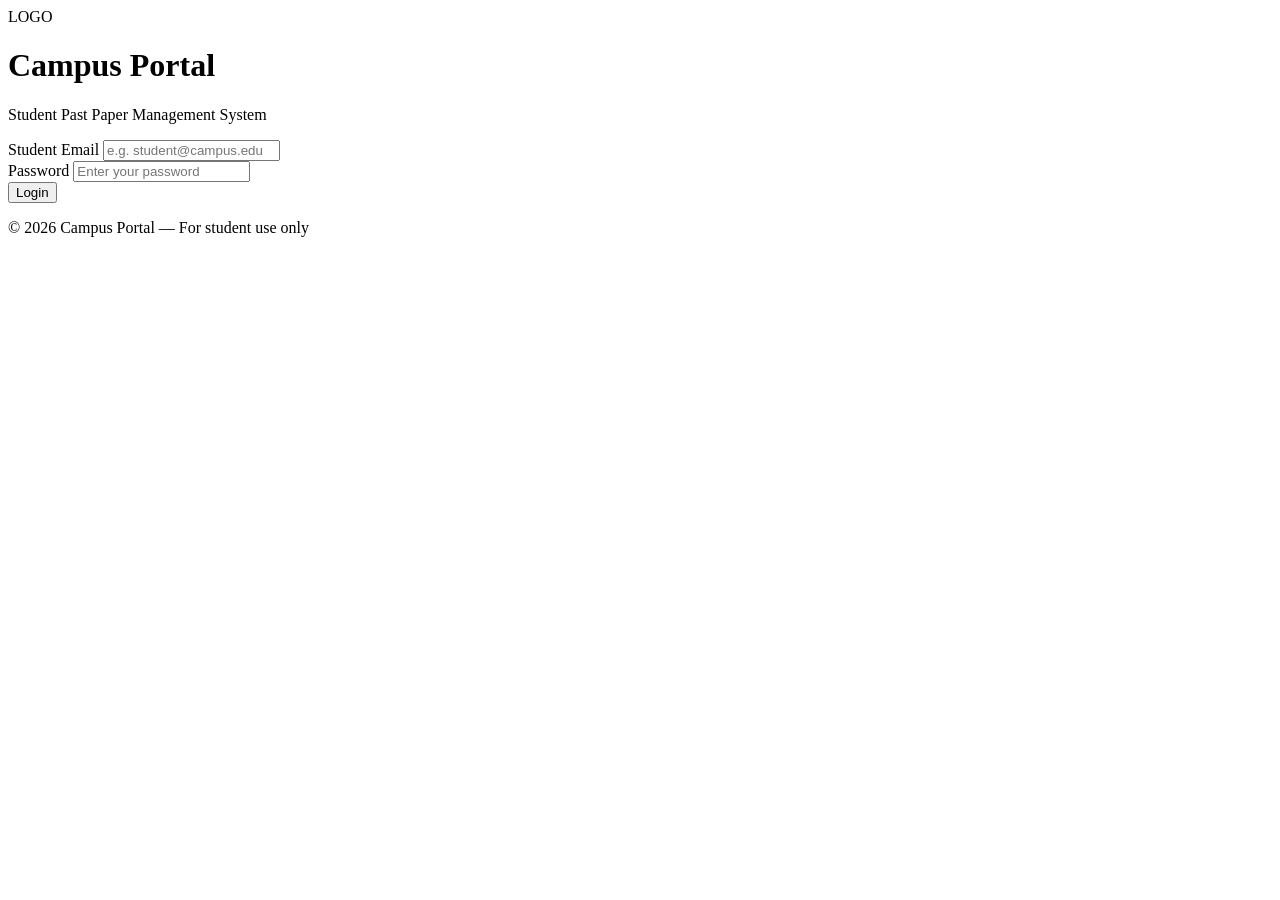
==== index.html @ c2d55d68 "crate the login page" ====
<!DOCTYPE html>
<html lang="en">
<head>
  <meta charset="UTF-8" />
  <meta name="viewport" content="width=device-width, initial-scale=1.0" />
  <title>Login | Student Past Paper Management System</title>

  <!-- Google Font: Poppins (required font for the whole project) -->
  <link rel="preconnect" href="https://fonts.googleapis.com" />
  <link href="https://fonts.googleapis.com/css2?family=Poppins:wght@400;500;600;700&display=swap" rel="stylesheet" />

  <!-- Shared stylesheet used by every page -->
  <link rel="stylesheet" href="style.css" />
</head>
<body>

  <!-- ======================================================
       LOGIN PAGE
       This is the first page a student sees.
       It contains one centered card with the login form.
  ======================================================= -->
  <div class="login-page">

    <div class="login-card">

      <!-- University logo placeholder (a simple circle with initials) -->
      <div class="logo-placeholder">LOGO</div>

      <h1>Campus Portal</h1>
      <p class="subtitle">Student Past Paper Management System</p>

      <!-- 
        The form uses action="dashboard.html" so that clicking "Login"
        simply takes the user to the dashboard page.
        No real authentication happens here since this is a static
        front-end only project with no database.
      -->
      <form action="dashboard.html" method="get">

        <!-- Student email field -->
        <div class="form-group">
          <label for="email">Student Email</label>
          <input
            type="email"
            id="email"
            name="email"
            placeholder="e.g. student@campus.edu"
            required
          />
        </div>

        <!-- Password field -->
        <div class="form-group">
          <label for="password">Password</label>
          <input
            type="password"
            id="password"
            name="password"
            placeholder="Enter your password"
            required
          />
        </div>

        <!-- Submitting the form redirects to the dashboard page -->
        <button type="submit" class="btn-primary">Login</button>
      </form>

      <p class="login-footer">© 2026 Campus Portal — For student use only</p>
    </div>

  </div>

  <script src="script.js"></script>
</body>
</html>
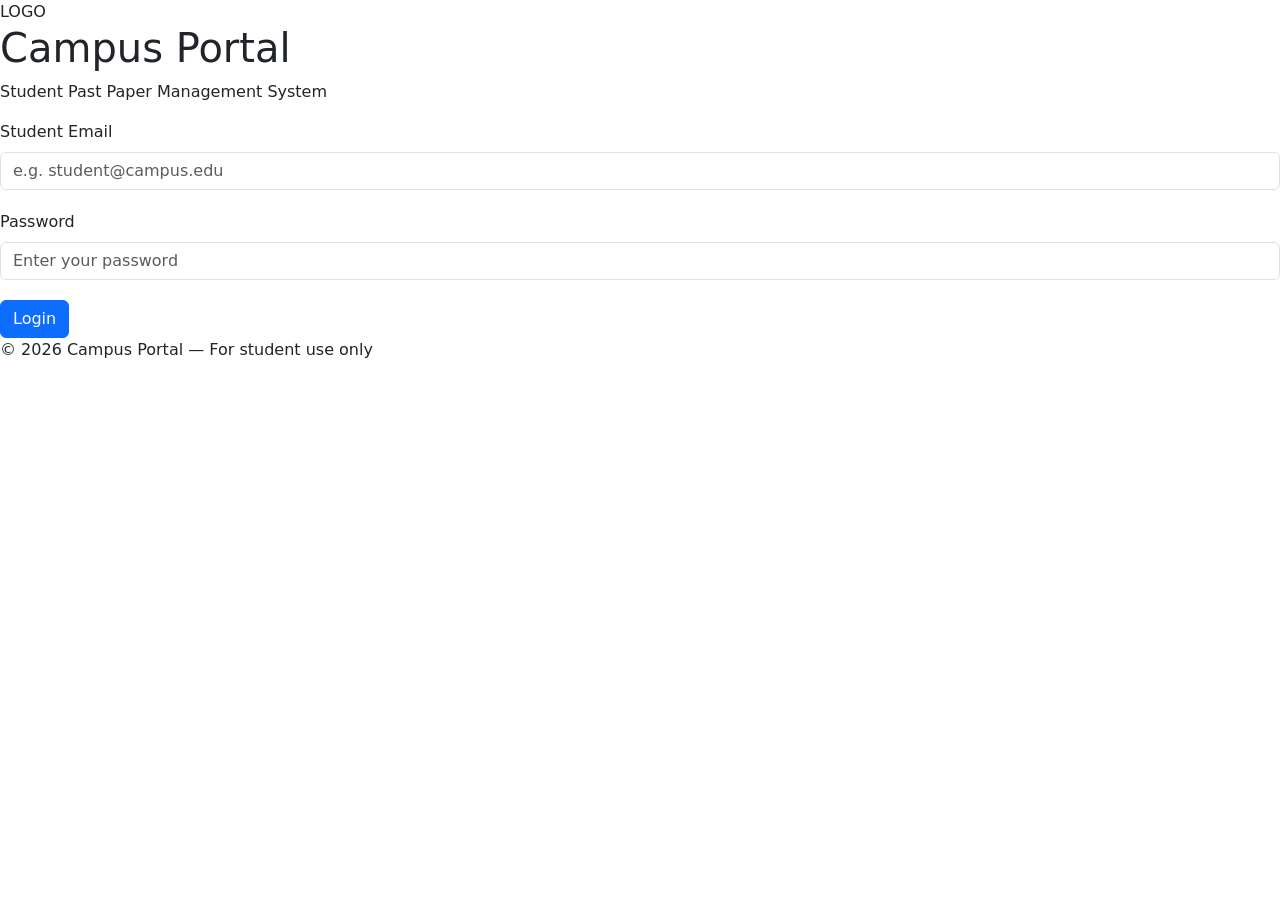
==== commit d42bea97: "integrate bootstrap for index.html" ====
--- a/index.html
+++ b/index.html
@@ -5,71 +5,66 @@
   <meta name="viewport" content="width=device-width, initial-scale=1.0" />
   <title>Login | Student Past Paper Management System</title>
 
-  <!-- Google Font: Poppins (required font for the whole project) -->
+
   <link rel="preconnect" href="https://fonts.googleapis.com" />
   <link href="https://fonts.googleapis.com/css2?family=Poppins:wght@400;500;600;700&display=swap" rel="stylesheet" />
 
-  <!-- Shared stylesheet used by every page -->
+  <link rel="stylesheet" href="https://cdn.jsdelivr.net/npm/bootstrap@5.3.3/dist/css/bootstrap.min.css" />
+
+
   <link rel="stylesheet" href="style.css" />
 </head>
 <body>
 
-  <!-- ======================================================
-       LOGIN PAGE
-       This is the first page a student sees.
-       It contains one centered card with the login form.
-  ======================================================= -->
+  
   <div class="login-page">
 
-    <div class="login-card">
+    <div class="card login-card border-0">
 
-      <!-- University logo placeholder (a simple circle with initials) -->
+  
       <div class="logo-placeholder">LOGO</div>
 
       <h1>Campus Portal</h1>
       <p class="subtitle">Student Past Paper Management System</p>
 
-      <!-- 
-        The form uses action="dashboard.html" so that clicking "Login"
-        simply takes the user to the dashboard page.
-        No real authentication happens here since this is a static
-        front-end only project with no database.
-      -->
+      
       <form action="dashboard.html" method="get">
 
-        <!-- Student email field -->
+
         <div class="form-group">
-          <label for="email">Student Email</label>
+          <label for="email" class="form-label">Student Email</label>
           <input
             type="email"
             id="email"
             name="email"
+            class="form-control"
             placeholder="e.g. student@campus.edu"
             required
           />
         </div>
 
-        <!-- Password field -->
+       
         <div class="form-group">
-          <label for="password">Password</label>
+          <label for="password" class="form-label">Password</label>
           <input
             type="password"
             id="password"
             name="password"
+            class="form-control"
             placeholder="Enter your password"
             required
           />
         </div>
 
-        <!-- Submitting the form redirects to the dashboard page -->
-        <button type="submit" class="btn-primary">Login</button>
+        <button type="submit" class="btn btn-primary">Login</button>
       </form>
-
+      
       <p class="login-footer">© 2026 Campus Portal — For student use only</p>
     </div>
 
   </div>
-
+  
+  <script src="https://cdn.jsdelivr.net/npm/bootstrap@5.3.3/dist/js/bootstrap.bundle.min.js"></script>
   <script src="script.js"></script>
 </body>
 </html>
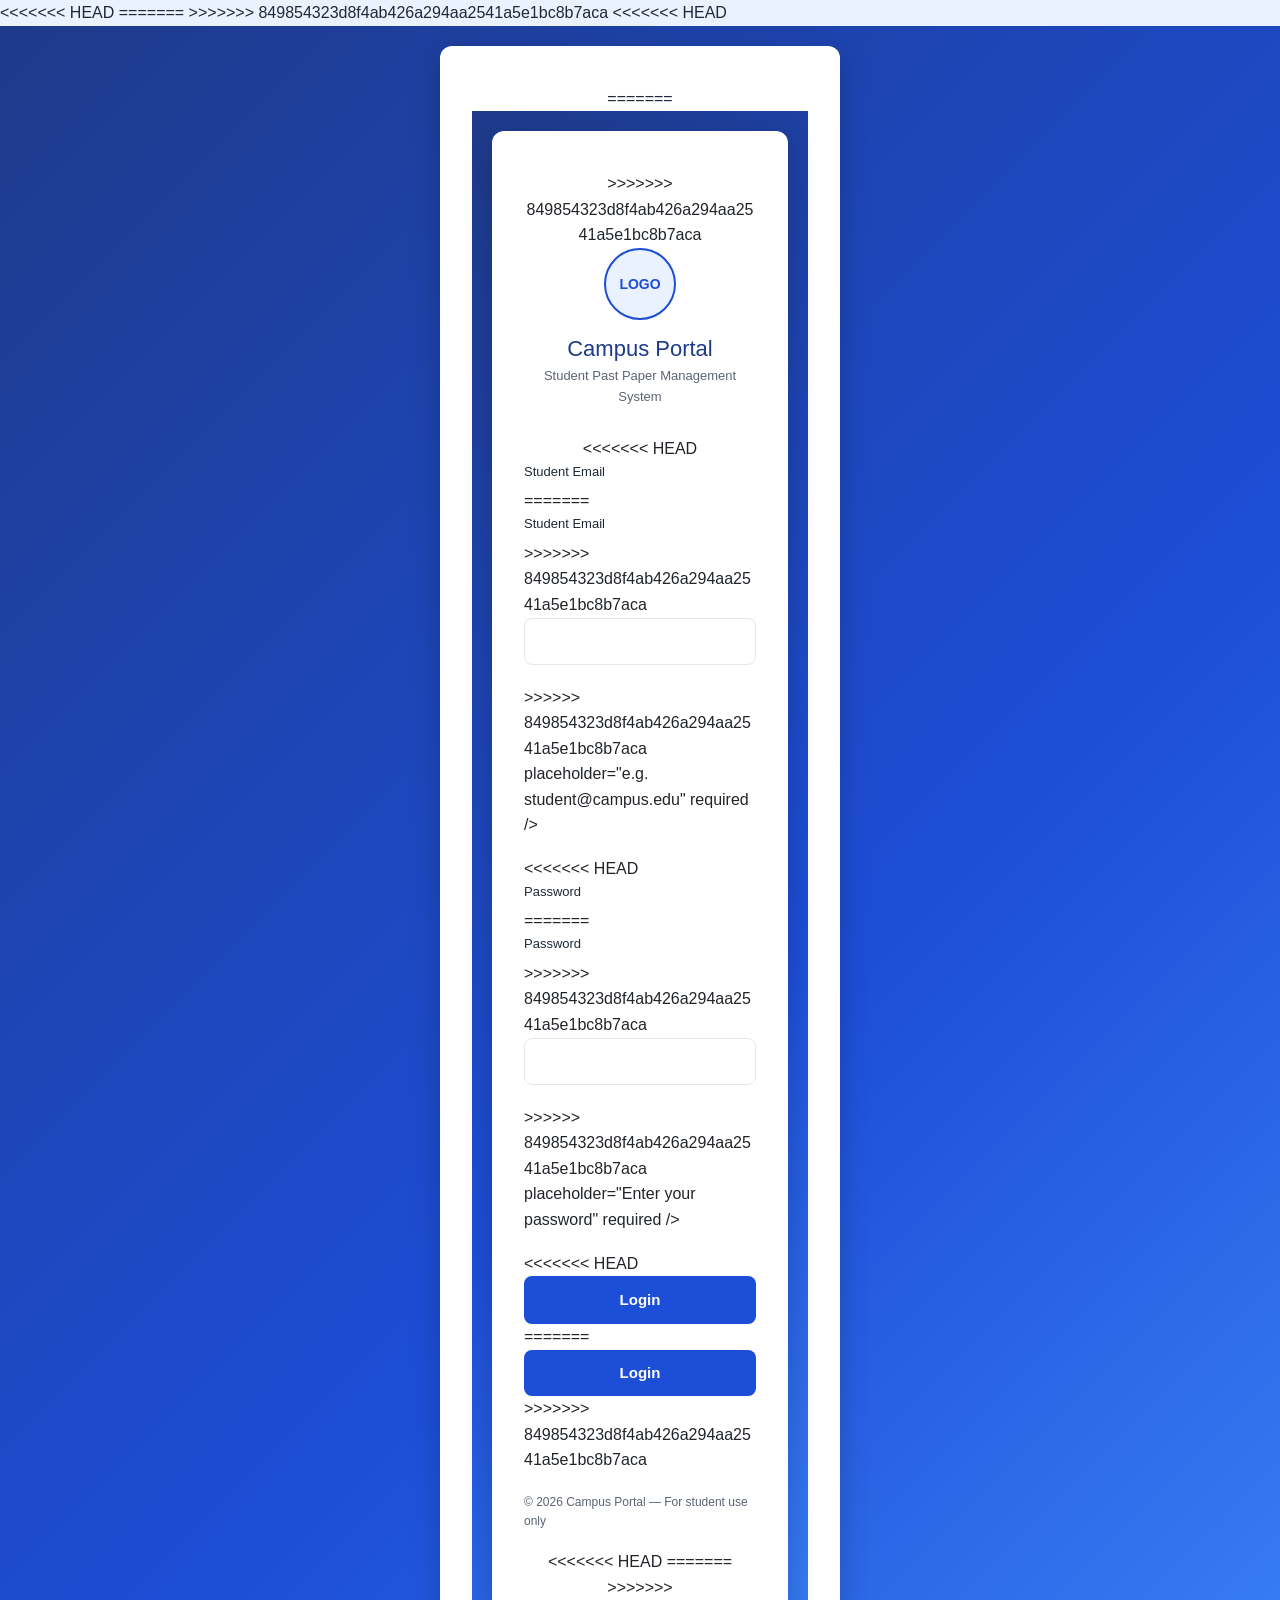
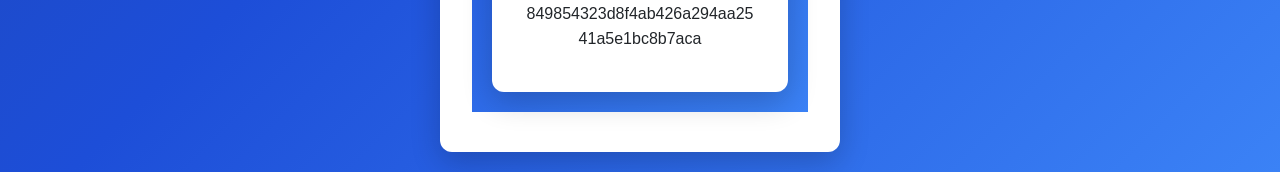
==== commit 1ed9dab4: "Merge remote and local history" ====
--- a/index.html
+++ b/index.html
@@ -5,6 +5,13 @@
   <meta name="viewport" content="width=device-width, initial-scale=1.0" />
   <title>Login | Student Past Paper Management System</title>
 
+<<<<<<< HEAD
+  <!-- Google Font: Poppins (required font for the whole project) -->
+  <link rel="preconnect" href="https://fonts.googleapis.com" />
+  <link href="https://fonts.googleapis.com/css2?family=Poppins:wght@400;500;600;700&display=swap" rel="stylesheet" />
+
+  <!-- Shared stylesheet used by every page -->
+=======
 
   <link rel="preconnect" href="https://fonts.googleapis.com" />
   <link href="https://fonts.googleapis.com/css2?family=Poppins:wght@400;500;600;700&display=swap" rel="stylesheet" />
@@ -12,59 +19,110 @@
   <link rel="stylesheet" href="https://cdn.jsdelivr.net/npm/bootstrap@5.3.3/dist/css/bootstrap.min.css" />
 
 
+>>>>>>> 849854323d8f4ab426a294aa2541a5e1bc8b7aca
   <link rel="stylesheet" href="style.css" />
 </head>
 <body>
 
+<<<<<<< HEAD
+  <!-- ======================================================
+       LOGIN PAGE
+       This is the first page a student sees.
+       It contains one centered card with the login form.
+  ======================================================= -->
+  <div class="login-page">
+
+    <div class="login-card">
+
+      <!-- University logo placeholder (a simple circle with initials) -->
+=======
   
   <div class="login-page">
 
     <div class="card login-card border-0">
 
   
+>>>>>>> 849854323d8f4ab426a294aa2541a5e1bc8b7aca
       <div class="logo-placeholder">LOGO</div>
 
       <h1>Campus Portal</h1>
       <p class="subtitle">Student Past Paper Management System</p>
 
+<<<<<<< HEAD
+      <!-- 
+        The form uses action="dashboard.html" so that clicking "Login"
+        simply takes the user to the dashboard page.
+        No real authentication happens here since this is a static
+        front-end only project with no database.
+      -->
+      <form action="dashboard.html" method="get">
+
+        <!-- Student email field -->
+        <div class="form-group">
+          <label for="email">Student Email</label>
+=======
       
       <form action="dashboard.html" method="get">
 
 
         <div class="form-group">
           <label for="email" class="form-label">Student Email</label>
+>>>>>>> 849854323d8f4ab426a294aa2541a5e1bc8b7aca
           <input
             type="email"
             id="email"
             name="email"
+<<<<<<< HEAD
+=======
             class="form-control"
+>>>>>>> 849854323d8f4ab426a294aa2541a5e1bc8b7aca
             placeholder="e.g. student@campus.edu"
             required
           />
         </div>
 
+<<<<<<< HEAD
+        <!-- Password field -->
+        <div class="form-group">
+          <label for="password">Password</label>
+=======
        
         <div class="form-group">
           <label for="password" class="form-label">Password</label>
+>>>>>>> 849854323d8f4ab426a294aa2541a5e1bc8b7aca
           <input
             type="password"
             id="password"
             name="password"
+<<<<<<< HEAD
+=======
             class="form-control"
+>>>>>>> 849854323d8f4ab426a294aa2541a5e1bc8b7aca
             placeholder="Enter your password"
             required
           />
         </div>
 
+<<<<<<< HEAD
+        <!-- Submitting the form redirects to the dashboard page -->
+        <button type="submit" class="btn-primary">Login</button>
+      </form>
+
+=======
         <button type="submit" class="btn btn-primary">Login</button>
       </form>
       
+>>>>>>> 849854323d8f4ab426a294aa2541a5e1bc8b7aca
       <p class="login-footer">© 2026 Campus Portal — For student use only</p>
     </div>
 
   </div>
+<<<<<<< HEAD
+
+=======
   
   <script src="https://cdn.jsdelivr.net/npm/bootstrap@5.3.3/dist/js/bootstrap.bundle.min.js"></script>
+>>>>>>> 849854323d8f4ab426a294aa2541a5e1bc8b7aca
   <script src="script.js"></script>
 </body>
 </html>
--- a/style.css
+++ b/style.css
@@ -0,0 +1,543 @@
+
+* {
+  margin: 0;
+  padding: 0;
+  box-sizing: border-box; 
+}
+
+
+:root {
+  --primary-blue: #1d4ed8;      
+  --primary-blue-dark: #1e3a8a; 
+  --light-blue: #eaf1ff;        
+  --accent-blue: #3b82f6;       
+  --white: #ffffff;
+  --gray-text: #5b6472;
+  --dark-text: #1f2937;
+  --border-color: #e2e8f0;
+  --success-green: #16a34a;
+  --success-bg: #e9f9ef;
+  --shadow: 0 4px 16px rgba(29, 78, 216, 0.08);
+  --radius: 12px;
+}
+
+
+body {
+  font-family: 'Poppins', sans-serif;
+  background-color: var(--light-blue);
+  color: var(--dark-text);
+  line-height: 1.6;
+}
+
+a {
+  text-decoration: none;
+  color: inherit;
+}
+
+ul {
+  list-style: none;
+}
+
+img {
+  max-width: 100%;
+  display: block;
+}
+
+
+
+
+
+
+.login-page {
+  min-height: 100vh;
+  display: flex;
+  align-items: center;
+  justify-content: center;
+  background: linear-gradient(135deg, var(--primary-blue-dark), var(--primary-blue) 60%, var(--accent-blue));
+  padding: 20px;
+}
+
+
+.login-card {
+  background: var(--white);
+  width: 100%;
+  max-width: 400px;
+  padding: 40px 32px;
+  border-radius: var(--radius);
+  box-shadow: 0 10px 30px rgba(0, 0, 0, 0.2);
+  text-align: center;
+}
+
+.logo-placeholder {
+  width: 72px;
+  height: 72px;
+  border-radius: 50%;
+  background: var(--light-blue);
+  border: 2px solid var(--primary-blue);
+  color: var(--primary-blue);
+  font-weight: 600;
+  font-size: 14px;
+  display: flex;
+  align-items: center;
+  justify-content: center;
+  margin: 0 auto 16px auto;
+}
+
+.login-card h1 {
+  font-size: 22px;
+  color: var(--primary-blue-dark);
+  margin-bottom: 4px;
+}
+
+.login-card p.subtitle {
+  font-size: 13px;
+  color: var(--gray-text);
+  margin-bottom: 28px;
+}
+
+
+.form-group {
+  text-align: left;
+  margin-bottom: 18px;
+}
+
+.form-group label {
+  display: block;
+  font-size: 13px;
+  font-weight: 500;
+  margin-bottom: 6px;
+  color: var(--dark-text);
+}
+
+.form-group input {
+  width: 100%;
+  padding: 12px 14px;
+  border: 1px solid var(--border-color);
+  border-radius: 8px;
+  font-family: 'Poppins', sans-serif;
+  font-size: 14px;
+  outline: none;
+  transition: border-color 0.2s ease, box-shadow 0.2s ease;
+}
+
+.form-group input:focus {
+  border-color: var(--primary-blue);
+  box-shadow: 0 0 0 3px rgba(29, 78, 216, 0.15);
+}
+
+/* Reusable button style used across all pages */
+.btn-primary {
+  width: 100%;
+  padding: 12px;
+  background: var(--primary-blue);
+  color: var(--white);
+  border: none;
+  border-radius: 8px;
+  font-family: 'Poppins', sans-serif;
+  font-size: 15px;
+  font-weight: 600;
+  cursor: pointer;
+  transition: background 0.2s ease, transform 0.1s ease;
+}
+
+.btn-primary:hover {
+  background: var(--primary-blue-dark);
+}
+
+.btn-primary:active {
+  transform: scale(0.98);
+}
+
+.login-footer {
+  margin-top: 20px;
+  font-size: 12px;
+  color: var(--gray-text);
+}
+
+.app-layout {
+  display: flex;
+  min-height: 100vh;
+}
+.sidebar {
+  width: 240px;
+  background: var(--primary-blue-dark);
+  color: var(--white);
+  padding: 24px 18px;
+  flex-shrink: 0;
+  display: flex;
+  flex-direction: column;
+}
+
+.sidebar .brand {
+  display: flex;
+  align-items: center;
+  gap: 10px;
+  margin-bottom: 36px;
+}
+
+.sidebar .brand .logo-placeholder {
+  width: 40px;
+  height: 40px;
+  margin: 0;
+  background: rgba(255, 255, 255, 0.1);
+  border-color: var(--white);
+  color: var(--white);
+  font-size: 11px;
+}
+
+.sidebar .brand span {
+  font-size: 15px;
+  font-weight: 600;
+  line-height: 1.2;
+}
+
+.sidebar nav ul li {
+  margin-bottom: 6px;
+}
+
+.sidebar nav ul li a {
+  display: flex;
+  align-items: center;
+  gap: 10px;
+  padding: 11px 14px;
+  border-radius: 8px;
+  font-size: 14px;
+  color: rgba(255, 255, 255, 0.8);
+  transition: background 0.2s ease, color 0.2s ease;
+}
+
+.sidebar nav ul li a:hover,
+.sidebar nav ul li a.active {
+  background: rgba(255, 255, 255, 0.12);
+  color: var(--white);
+}
+
+.sidebar .logout {
+  margin-top: auto;
+  padding-top: 20px;
+  border-top: 1px solid rgba(255, 255, 255, 0.15);
+}
+
+.sidebar .logout a {
+  display: block;
+  padding: 11px 14px;
+  font-size: 14px;
+  color: rgba(255, 255, 255, 0.8);
+  border-radius: 8px;
+}
+
+.sidebar .logout a:hover {
+  background: rgba(255, 255, 255, 0.12);
+  color: var(--white);
+}
+
+
+.main-content {
+  flex-grow: 1;
+  padding: 32px 40px;
+}
+
+.topbar {
+  display: flex;
+  justify-content: space-between;
+  align-items: center;
+  margin-bottom: 28px;
+  flex-wrap: wrap;
+  gap: 12px;
+}
+
+.topbar h1 {
+  font-size: 22px;
+  color: var(--primary-blue-dark);
+}
+
+.topbar .user-chip {
+  display: flex;
+  align-items: center;
+  gap: 10px;
+  background: var(--white);
+  padding: 8px 14px;
+  border-radius: 30px;
+  box-shadow: var(--shadow);
+  font-size: 13px;
+}
+
+.topbar .user-chip .avatar {
+  width: 30px;
+  height: 30px;
+  border-radius: 50%;
+  background: var(--primary-blue);
+  color: var(--white);
+  display: flex;
+  align-items: center;
+  justify-content: center;
+  font-size: 12px;
+  font-weight: 600;
+}
+
+.welcome-banner {
+  background: linear-gradient(135deg, var(--primary-blue), var(--accent-blue));
+  color: var(--white);
+  padding: 28px 30px;
+  border-radius: var(--radius);
+  margin-bottom: 28px;
+}
+
+.welcome-banner h2 {
+  font-size: 20px;
+  margin-bottom: 6px;
+}
+
+.welcome-banner p {
+  font-size: 13px;
+  opacity: 0.9;
+}
+.stats-grid {
+  display: grid;
+  grid-template-columns: repeat(auto-fit, minmax(200px, 1fr));
+  gap: 20px;
+  margin-bottom: 32px;
+}
+
+.stat-card {
+  background: var(--white);
+  padding: 20px;
+  border-radius: var(--radius);
+  box-shadow: var(--shadow);
+  border-left: 4px solid var(--primary-blue);
+}
+
+.stat-card .stat-number {
+  font-size: 26px;
+  font-weight: 700;
+  color: var(--primary-blue-dark);
+}
+
+.stat-card .stat-label {
+  font-size: 13px;
+  color: var(--gray-text);
+  margin-top: 4px;
+}
+
+.quick-actions {
+  display: flex;
+  gap: 16px;
+  flex-wrap: wrap;
+}
+
+.action-card {
+  flex: 1;
+  min-width: 220px;
+  background: var(--white);
+  padding: 24px;
+  border-radius: var(--radius);
+  box-shadow: var(--shadow);
+  text-align: center;
+}
+
+.action-card h3 {
+  font-size: 16px;
+  margin-bottom: 6px;
+  color: var(--dark-text);
+}
+
+.action-card p {
+  font-size: 13px;
+  color: var(--gray-text);
+  margin-bottom: 16px;
+}
+
+.action-card .btn-primary {
+  width: auto;
+  padding: 10px 24px;
+}
+.search-bar {
+  display: flex;
+  gap: 10px;
+  margin-bottom: 24px;
+}
+
+.search-bar input {
+  flex-grow: 1;
+  padding: 12px 16px;
+  border: 1px solid var(--border-color);
+  border-radius: 8px;
+  font-family: 'Poppins', sans-serif;
+  font-size: 14px;
+  outline: none;
+  background: var(--white);
+}
+
+.search-bar input:focus {
+  border-color: var(--primary-blue);
+  box-shadow: 0 0 0 3px rgba(29, 78, 216, 0.15);
+}
+
+.search-bar button {
+  padding: 12px 22px;
+  background: var(--primary-blue);
+  color: var(--white);
+  border: none;
+  border-radius: 8px;
+  font-family: 'Poppins', sans-serif;
+  font-size: 14px;
+  font-weight: 600;
+  cursor: pointer;
+}
+
+.search-bar button:hover {
+  background: var(--primary-blue-dark);
+}
+
+.papers-grid {
+  display: grid;
+  grid-template-columns: repeat(auto-fill, minmax(240px, 1fr));
+  gap: 20px;
+}
+
+.paper-card {
+  background: var(--white);
+  padding: 20px;
+  border-radius: var(--radius);
+  box-shadow: var(--shadow);
+  display: flex;
+  flex-direction: column;
+  gap: 10px;
+  transition: transform 0.2s ease;
+}
+
+.paper-card:hover {
+  transform: translateY(-4px);
+}
+
+.paper-card .subject-icon {
+  width: 42px;
+  height: 42px;
+  border-radius: 10px;
+  background: var(--light-blue);
+  color: var(--primary-blue);
+  display: flex;
+  align-items: center;
+  justify-content: center;
+  font-weight: 700;
+  font-size: 15px;
+}
+
+.paper-card h3 {
+  font-size: 16px;
+  color: var(--dark-text);
+}
+
+.paper-card .paper-year {
+  font-size: 13px;
+  color: var(--gray-text);
+}
+
+.paper-card .download-btn {
+  margin-top: auto;
+  text-align: center;
+  padding: 9px;
+  background: var(--light-blue);
+  color: var(--primary-blue-dark);
+  border-radius: 8px;
+  font-size: 13px;
+  font-weight: 600;
+  border: none;
+  cursor: pointer;
+  font-family: 'Poppins', sans-serif;
+}
+
+.paper-card .download-btn:hover {
+  background: var(--primary-blue);
+  color: var(--white);
+}
+
+
+.no-results {
+  text-align: center;
+  padding: 40px;
+  color: var(--gray-text);
+  display: none; 
+}
+
+.upload-card {
+  background: var(--white);
+  max-width: 560px;
+  padding: 30px;
+  border-radius: var(--radius);
+  box-shadow: var(--shadow);
+}
+
+.upload-card .form-group input[type="file"] {
+  padding: 10px;
+  background: var(--light-blue);
+  cursor: pointer;
+}
+
+
+.success-message {
+  display: none;
+  align-items: center;
+  gap: 10px;
+  background: var(--success-bg);
+  color: var(--success-green);
+  border: 1px solid var(--success-green);
+  padding: 12px 16px;
+  border-radius: 8px;
+  font-size: 14px;
+  margin-top: 18px;
+}
+
+
+@media (max-width: 768px) {
+  .app-layout {
+    flex-direction: column;
+  }
+
+  .sidebar {
+    width: 100%;
+    flex-direction: row;
+    align-items: center;
+    padding: 14px 18px;
+    overflow-x: auto;
+  }
+
+  .sidebar .brand {
+    margin-bottom: 0;
+    margin-right: 20px;
+  }
+
+  .sidebar nav ul {
+    display: flex;
+    gap: 6px;
+  }
+
+  .sidebar .logout {
+    margin-top: 0;
+    margin-left: auto;
+    padding-top: 0;
+    border-top: none;
+  }
+
+  .main-content {
+    padding: 24px 20px;
+  }
+
+  .quick-actions {
+    flex-direction: column;
+  }
+}
+
+@media (max-width: 480px) {
+  .login-card {
+    padding: 30px 22px;
+  }
+
+  .search-bar {
+    flex-direction: column;
+  }
+
+  .papers-grid {
+    grid-template-columns: 1fr;
+  }
+}
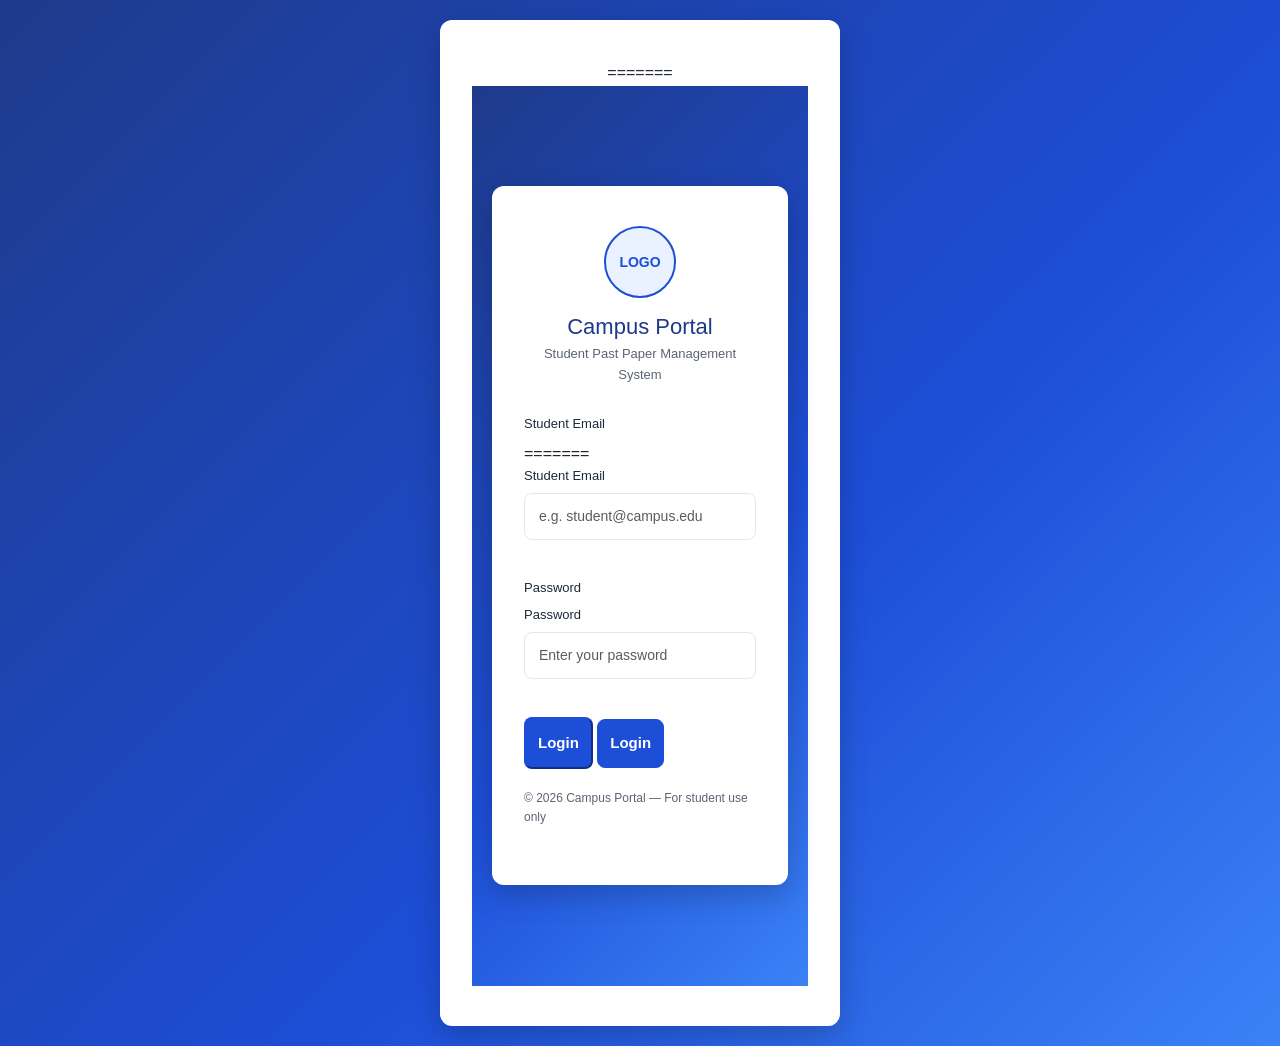
==== commit 6d589999: "remove head caption" ====
--- a/index.html
+++ b/index.html
@@ -5,13 +5,11 @@
   <meta name="viewport" content="width=device-width, initial-scale=1.0" />
   <title>Login | Student Past Paper Management System</title>
 
-<<<<<<< HEAD
-  <!-- Google Font: Poppins (required font for the whole project) -->
+  
   <link rel="preconnect" href="https://fonts.googleapis.com" />
   <link href="https://fonts.googleapis.com/css2?family=Poppins:wght@400;500;600;700&display=swap" rel="stylesheet" />
 
-  <!-- Shared stylesheet used by every page -->
-=======
+
 
   <link rel="preconnect" href="https://fonts.googleapis.com" />
   <link href="https://fonts.googleapis.com/css2?family=Poppins:wght@400;500;600;700&display=swap" rel="stylesheet" />
@@ -19,42 +17,32 @@
   <link rel="stylesheet" href="https://cdn.jsdelivr.net/npm/bootstrap@5.3.3/dist/css/bootstrap.min.css" />
 
 
->>>>>>> 849854323d8f4ab426a294aa2541a5e1bc8b7aca
+
   <link rel="stylesheet" href="style.css" />
 </head>
 <body>
 
-<<<<<<< HEAD
-  <!-- ======================================================
-       LOGIN PAGE
-       This is the first page a student sees.
-       It contains one centered card with the login form.
-  ======================================================= -->
+
+
   <div class="login-page">
 
     <div class="login-card">
 
-      <!-- University logo placeholder (a simple circle with initials) -->
+  
 =======
   
   <div class="login-page">
 
     <div class="card login-card border-0">
 
-  
->>>>>>> 849854323d8f4ab426a294aa2541a5e1bc8b7aca
+
       <div class="logo-placeholder">LOGO</div>
 
       <h1>Campus Portal</h1>
       <p class="subtitle">Student Past Paper Management System</p>
 
-<<<<<<< HEAD
-      <!-- 
-        The form uses action="dashboard.html" so that clicking "Login"
-        simply takes the user to the dashboard page.
-        No real authentication happens here since this is a static
-        front-end only project with no database.
-      -->
+
+    
       <form action="dashboard.html" method="get">
 
         <!-- Student email field -->
@@ -67,62 +55,60 @@
 
         <div class="form-group">
           <label for="email" class="form-label">Student Email</label>
->>>>>>> 849854323d8f4ab426a294aa2541a5e1bc8b7aca
+
           <input
             type="email"
             id="email"
             name="email"
-<<<<<<< HEAD
-=======
+
+
             class="form-control"
->>>>>>> 849854323d8f4ab426a294aa2541a5e1bc8b7aca
+
             placeholder="e.g. student@campus.edu"
             required
           />
         </div>
 
-<<<<<<< HEAD
+
         <!-- Password field -->
         <div class="form-group">
           <label for="password">Password</label>
-=======
        
         <div class="form-group">
           <label for="password" class="form-label">Password</label>
->>>>>>> 849854323d8f4ab426a294aa2541a5e1bc8b7aca
+
           <input
             type="password"
             id="password"
             name="password"
-<<<<<<< HEAD
-=======
+
             class="form-control"
->>>>>>> 849854323d8f4ab426a294aa2541a5e1bc8b7aca
+
             placeholder="Enter your password"
             required
           />
         </div>
 
-<<<<<<< HEAD
-        <!-- Submitting the form redirects to the dashboard page -->
+
+        
         <button type="submit" class="btn-primary">Login</button>
       </form>
 
-=======
+
         <button type="submit" class="btn btn-primary">Login</button>
       </form>
       
->>>>>>> 849854323d8f4ab426a294aa2541a5e1bc8b7aca
+
       <p class="login-footer">© 2026 Campus Portal — For student use only</p>
     </div>
 
   </div>
-<<<<<<< HEAD
 
-=======
+
+
   
   <script src="https://cdn.jsdelivr.net/npm/bootstrap@5.3.3/dist/js/bootstrap.bundle.min.js"></script>
->>>>>>> 849854323d8f4ab426a294aa2541a5e1bc8b7aca
+
   <script src="script.js"></script>
 </body>
 </html>
--- a/style.css
+++ b/style.css
@@ -2,15 +2,15 @@
 * {
   margin: 0;
   padding: 0;
-  box-sizing: border-box; 
+  box-sizing: border-box;
 }
 
 
 :root {
-  --primary-blue: #1d4ed8;      
-  --primary-blue-dark: #1e3a8a; 
-  --light-blue: #eaf1ff;        
-  --accent-blue: #3b82f6;       
+  --primary-blue: #1d4ed8;      /* main brand blue */
+  --primary-blue-dark: #1e3a8a; /* darker blue for hover / sidebar */
+  --light-blue: #eaf1ff;        /* pale blue backgrounds */
+  --accent-blue: #3b82f6;       /* buttons / links */
   --white: #ffffff;
   --gray-text: #5b6472;
   --dark-text: #1f2937;
@@ -34,10 +34,6 @@
   color: inherit;
 }
 
-ul {
-  list-style: none;
-}
-
 img {
   max-width: 100%;
   display: block;
@@ -45,9 +41,6 @@
 
 
 
-
-
-
 .login-page {
   min-height: 100vh;
   display: flex;
@@ -56,7 +49,6 @@
   background: linear-gradient(135deg, var(--primary-blue-dark), var(--primary-blue) 60%, var(--accent-blue));
   padding: 20px;
 }
-
 
 .login-card {
   background: var(--white);
@@ -95,6 +87,11 @@
   margin-bottom: 28px;
 }
 
+.login-card .login-footer {
+  margin-top: 20px;
+  font-size: 12px;
+  color: var(--gray-text);
+}
 
 .form-group {
   text-align: left;
@@ -109,7 +106,8 @@
   color: var(--dark-text);
 }
 
-.form-group input {
+.form-group input,
+.form-control {
   width: 100%;
   padding: 12px 14px;
   border: 1px solid var(--border-color);
@@ -120,18 +118,17 @@
   transition: border-color 0.2s ease, box-shadow 0.2s ease;
 }
 
-.form-group input:focus {
+.form-group input:focus,
+.form-control:focus {
   border-color: var(--primary-blue);
   box-shadow: 0 0 0 3px rgba(29, 78, 216, 0.15);
 }
 
-/* Reusable button style used across all pages */
 .btn-primary {
-  width: 100%;
   padding: 12px;
   background: var(--primary-blue);
-  color: var(--white);
-  border: none;
+  border-color: var(--primary-blue);
+  color: var(--white);
   border-radius: 8px;
   font-family: 'Poppins', sans-serif;
   font-size: 15px;
@@ -142,40 +139,38 @@
 
 .btn-primary:hover {
   background: var(--primary-blue-dark);
+  border-color: var(--primary-blue-dark);
 }
 
 .btn-primary:active {
   transform: scale(0.98);
 }
 
-.login-footer {
-  margin-top: 20px;
-  font-size: 12px;
-  color: var(--gray-text);
-}
+form > .btn-primary {
+  width: 100%;
+}
+
 
 .app-layout {
   display: flex;
   min-height: 100vh;
 }
+
 .sidebar {
   width: 240px;
   background: var(--primary-blue-dark);
-  color: var(--white);
   padding: 24px 18px;
   flex-shrink: 0;
-  display: flex;
-  flex-direction: column;
-}
-
-.sidebar .brand {
-  display: flex;
-  align-items: center;
-  gap: 10px;
+  align-items: stretch;
+}
+
+.sidebar .navbar-brand {
+  display: flex;
+  color: var(--white);
   margin-bottom: 36px;
 }
 
-.sidebar .brand .logo-placeholder {
+.logo-placeholder-nav {
   width: 40px;
   height: 40px;
   margin: 0;
@@ -185,17 +180,17 @@
   font-size: 11px;
 }
 
-.sidebar .brand span {
+.sidebar .navbar-brand span:last-child {
   font-size: 15px;
   font-weight: 600;
   line-height: 1.2;
 }
 
-.sidebar nav ul li {
+.sidebar .navbar-nav .nav-item {
   margin-bottom: 6px;
 }
 
-.sidebar nav ul li a {
+.sidebar .navbar-nav .nav-link {
   display: flex;
   align-items: center;
   gap: 10px;
@@ -206,19 +201,20 @@
   transition: background 0.2s ease, color 0.2s ease;
 }
 
-.sidebar nav ul li a:hover,
-.sidebar nav ul li a.active {
+.sidebar .navbar-nav .nav-link:hover,
+.sidebar .navbar-nav .nav-link.active {
   background: rgba(255, 255, 255, 0.12);
   color: var(--white);
 }
 
-.sidebar .logout {
+.sidebar-logout {
   margin-top: auto;
   padding-top: 20px;
   border-top: 1px solid rgba(255, 255, 255, 0.15);
-}
-
-.sidebar .logout a {
+  width: 100%;
+}
+
+.sidebar-logout .nav-link {
   display: block;
   padding: 11px 14px;
   font-size: 14px;
@@ -226,12 +222,12 @@
   border-radius: 8px;
 }
 
-.sidebar .logout a:hover {
+.sidebar-logout .nav-link:hover {
   background: rgba(255, 255, 255, 0.12);
   color: var(--white);
 }
 
-
+/* ---- Main content area ---- */
 .main-content {
   flex-grow: 1;
   padding: 32px 40px;
@@ -275,12 +271,14 @@
   font-weight: 600;
 }
 
+
+
 .welcome-banner {
   background: linear-gradient(135deg, var(--primary-blue), var(--accent-blue));
   color: var(--white);
   padding: 28px 30px;
   border-radius: var(--radius);
-  margin-bottom: 28px;
+  margin-bottom: 24px;
 }
 
 .welcome-banner h2 {
@@ -292,11 +290,33 @@
   font-size: 13px;
   opacity: 0.9;
 }
-.stats-grid {
-  display: grid;
-  grid-template-columns: repeat(auto-fit, minmax(200px, 1fr));
-  gap: 20px;
-  margin-bottom: 32px;
+
+.carousel-slide-bg {
+  height: 200px;
+  display: flex;
+  align-items: center;
+}
+
+.carousel-bg-1 { background: linear-gradient(135deg, #1d4ed8, #3b82f6); }
+.carousel-bg-2 { background: linear-gradient(135deg, #1e3a8a, #1d4ed8); }
+.carousel-bg-3 { background: linear-gradient(135deg, #3b82f6, #60a5fa); }
+.carousel-bg-4 { background: linear-gradient(135deg, #1d4ed8, #1e3a8a); }
+
+.carousel-caption-inner {
+  position: static;
+  text-align: left;
+  padding: 0 60px;
+  color: var(--white);
+}
+
+.carousel-caption-inner h3 {
+  font-size: 19px;
+  margin-bottom: 6px;
+}
+
+.carousel-caption-inner p {
+  font-size: 13px;
+  opacity: 0.9;
 }
 
 .stat-card {
@@ -319,15 +339,7 @@
   margin-top: 4px;
 }
 
-.quick-actions {
-  display: flex;
-  gap: 16px;
-  flex-wrap: wrap;
-}
-
 .action-card {
-  flex: 1;
-  min-width: 220px;
   background: var(--white);
   padding: 24px;
   border-radius: var(--radius);
@@ -351,49 +363,17 @@
   width: auto;
   padding: 10px 24px;
 }
+
+
 .search-bar {
-  display: flex;
-  gap: 10px;
   margin-bottom: 24px;
 }
 
-.search-bar input {
-  flex-grow: 1;
-  padding: 12px 16px;
-  border: 1px solid var(--border-color);
-  border-radius: 8px;
-  font-family: 'Poppins', sans-serif;
+.search-bar .btn {
+  padding: 12px 22px;
   font-size: 14px;
-  outline: none;
-  background: var(--white);
-}
-
-.search-bar input:focus {
-  border-color: var(--primary-blue);
-  box-shadow: 0 0 0 3px rgba(29, 78, 216, 0.15);
-}
-
-.search-bar button {
-  padding: 12px 22px;
-  background: var(--primary-blue);
-  color: var(--white);
-  border: none;
-  border-radius: 8px;
-  font-family: 'Poppins', sans-serif;
-  font-size: 14px;
-  font-weight: 600;
-  cursor: pointer;
-}
-
-.search-bar button:hover {
-  background: var(--primary-blue-dark);
-}
-
-.papers-grid {
-  display: grid;
-  grid-template-columns: repeat(auto-fill, minmax(240px, 1fr));
-  gap: 20px;
-}
+}
+
 
 .paper-card {
   background: var(--white);
@@ -452,13 +432,14 @@
   color: var(--white);
 }
 
-
 .no-results {
   text-align: center;
   padding: 40px;
   color: var(--gray-text);
-  display: none; 
-}
+  display: none;
+}
+
+
 
 .upload-card {
   background: var(--white);
@@ -475,20 +456,6 @@
 }
 
 
-.success-message {
-  display: none;
-  align-items: center;
-  gap: 10px;
-  background: var(--success-bg);
-  color: var(--success-green);
-  border: 1px solid var(--success-green);
-  padding: 12px 16px;
-  border-radius: 8px;
-  font-size: 14px;
-  margin-top: 18px;
-}
-
-
 @media (max-width: 768px) {
   .app-layout {
     flex-direction: column;
@@ -496,35 +463,32 @@
 
   .sidebar {
     width: 100%;
-    flex-direction: row;
+    flex-direction: row !important;
     align-items: center;
     padding: 14px 18px;
     overflow-x: auto;
   }
 
-  .sidebar .brand {
+  .sidebar .navbar-brand {
     margin-bottom: 0;
     margin-right: 20px;
   }
 
-  .sidebar nav ul {
-    display: flex;
+  .sidebar .navbar-nav {
+    flex-direction: row !important;
     gap: 6px;
   }
 
-  .sidebar .logout {
+  .sidebar-logout {
     margin-top: 0;
     margin-left: auto;
     padding-top: 0;
     border-top: none;
+    width: auto;
   }
 
   .main-content {
     padding: 24px 20px;
-  }
-
-  .quick-actions {
-    flex-direction: column;
   }
 }
 
@@ -537,7 +501,7 @@
     flex-direction: column;
   }
 
-  .papers-grid {
-    grid-template-columns: 1fr;
-  }
-}
+  .carousel-caption-inner {
+    padding: 0 46px;
+  }
+}
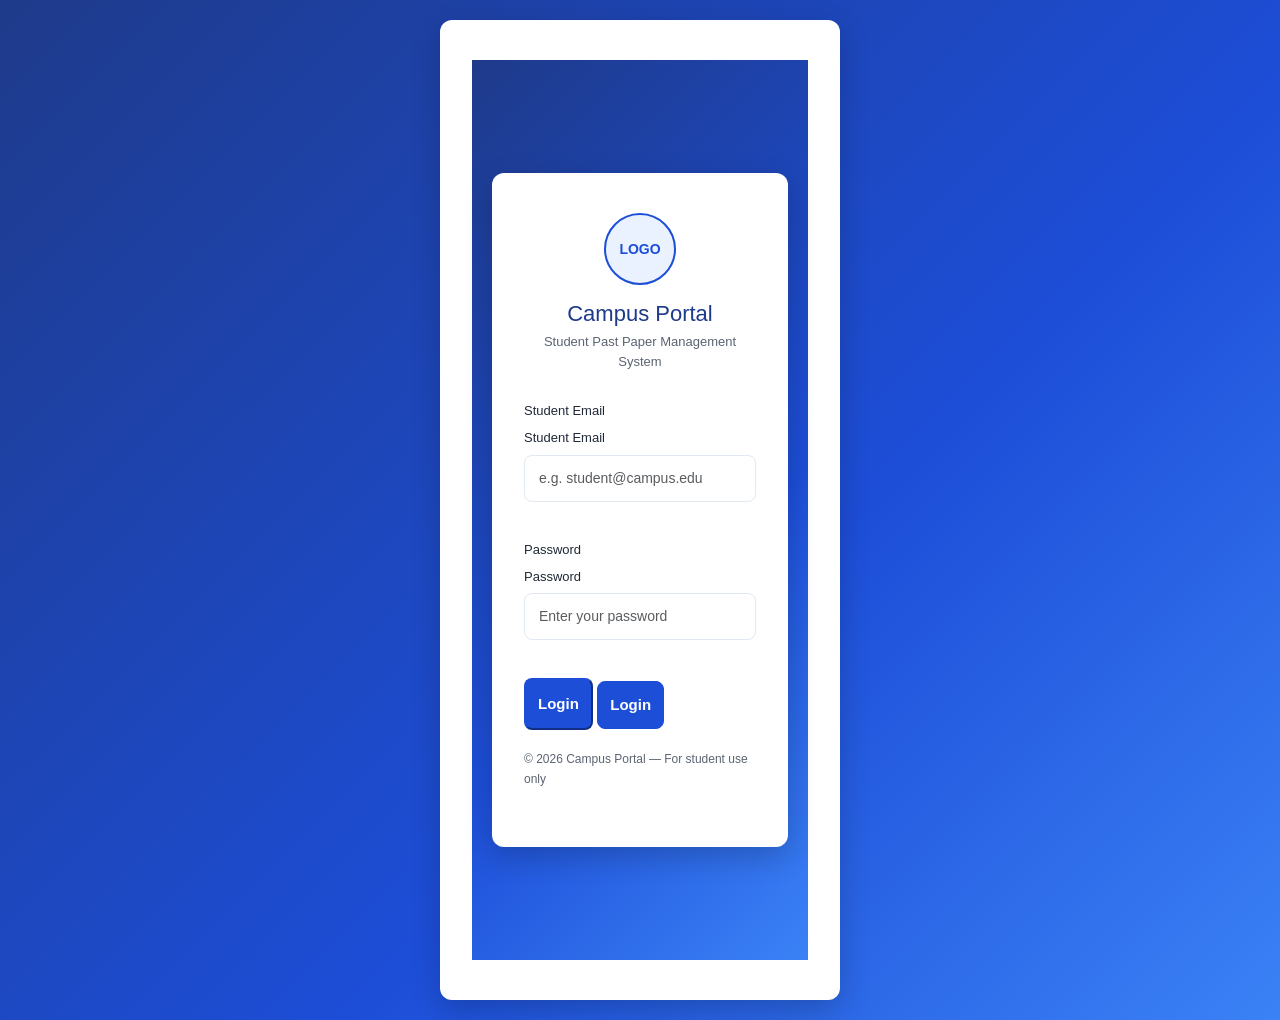
==== commit 3758fe37: "remove the unusual things Removed duplicate div elements and cleaned up the login page structure." ====
--- a/index.html
+++ b/index.html
@@ -27,9 +27,6 @@
   <div class="login-page">
 
     <div class="login-card">
-
-  
-=======
   
   <div class="login-page">
 
@@ -48,7 +45,6 @@
         <!-- Student email field -->
         <div class="form-group">
           <label for="email">Student Email</label>
-=======
       
       <form action="dashboard.html" method="get">
 
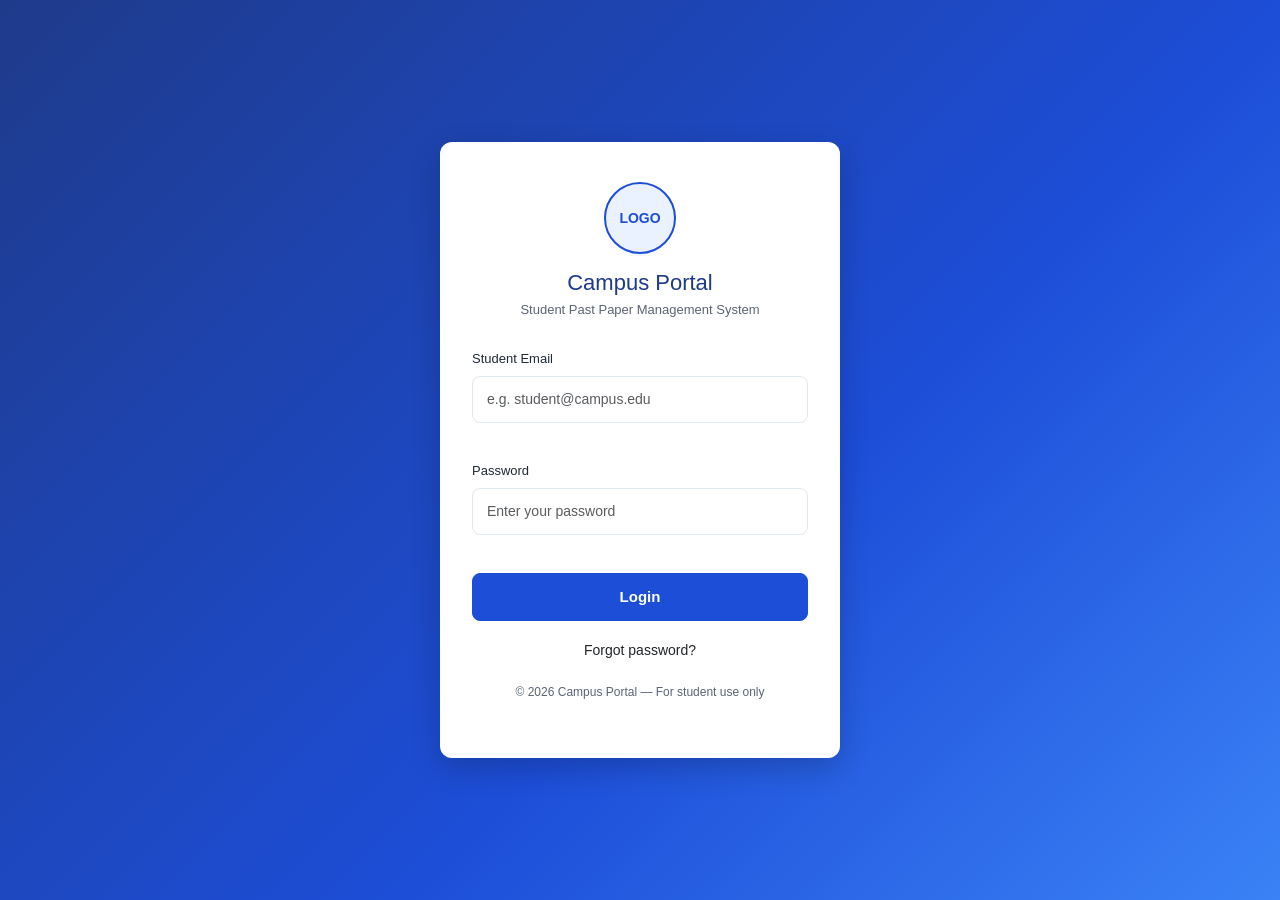
==== commit 38ae7774: "remove the unusual things and change buttons Removed duplicate Google Font links and added a Bootstr" ====
--- a/index.html
+++ b/index.html
@@ -5,106 +5,106 @@
   <meta name="viewport" content="width=device-width, initial-scale=1.0" />
   <title>Login | Student Past Paper Management System</title>
 
-  
+  <!-- Google Font: Poppins (required font for the whole project) -->
   <link rel="preconnect" href="https://fonts.googleapis.com" />
   <link href="https://fonts.googleapis.com/css2?family=Poppins:wght@400;500;600;700&display=swap" rel="stylesheet" />
 
-
-
-  <link rel="preconnect" href="https://fonts.googleapis.com" />
-  <link href="https://fonts.googleapis.com/css2?family=Poppins:wght@400;500;600;700&display=swap" rel="stylesheet" />
-
+  <!-- Bootstrap 5 CSS (loaded first so our own style.css can override it) -->
   <link rel="stylesheet" href="https://cdn.jsdelivr.net/npm/bootstrap@5.3.3/dist/css/bootstrap.min.css" />
 
-
-
+  <!-- Shared stylesheet used by every page -->
   <link rel="stylesheet" href="style.css" />
 </head>
 <body>
 
-
-
-  <div class="login-page">
-
-    <div class="login-card">
-  
+  <!-- ======================================================
+       LOGIN PAGE
+       Bootstrap: .card component + a Bootstrap .modal for
+       "Forgot password?"
+  ======================================================= -->
   <div class="login-page">
 
     <div class="card login-card border-0">
 
-
+      <!-- University logo placeholder (a simple circle with initials) -->
       <div class="logo-placeholder">LOGO</div>
 
       <h1>Campus Portal</h1>
       <p class="subtitle">Student Past Paper Management System</p>
 
-
-    
+      <!--
+        The form uses action="dashboard.html" so that clicking "Login"
+        simply takes the user to the dashboard page.
+        No real authentication happens here since this is a static
+        front-end only project with no database.
+      -->
       <form action="dashboard.html" method="get">
 
         <!-- Student email field -->
         <div class="form-group">
-          <label for="email">Student Email</label>
-      
-      <form action="dashboard.html" method="get">
-
-
-        <div class="form-group">
           <label for="email" class="form-label">Student Email</label>
-
           <input
             type="email"
             id="email"
             name="email"
-
-
             class="form-control"
-
             placeholder="e.g. student@campus.edu"
             required
           />
         </div>
 
-
         <!-- Password field -->
         <div class="form-group">
-          <label for="password">Password</label>
-       
-        <div class="form-group">
           <label for="password" class="form-label">Password</label>
-
           <input
             type="password"
             id="password"
             name="password"
-
             class="form-control"
-
             placeholder="Enter your password"
             required
           />
         </div>
 
-
-        
-        <button type="submit" class="btn-primary">Login</button>
+        <!-- Submitting the form redirects to the dashboard page -->
+        <button type="submit" class="btn btn-primary">Login</button>
       </form>
 
-
-        <button type="submit" class="btn btn-primary">Login</button>
-      </form>
-      
+      <!-- Bootstrap modal trigger -->
+      <p class="mt-3 mb-0">
+        <a href="#" class="small" data-bs-toggle="modal" data-bs-target="#forgotPasswordModal">Forgot password?</a>
+      </p>
 
       <p class="login-footer">© 2026 Campus Portal — For student use only</p>
     </div>
 
   </div>
 
+  <!-- ======================================================
+       BOOTSTRAP MODAL: Forgot Password
+  ======================================================= -->
+  <div class="modal fade" id="forgotPasswordModal" tabindex="-1" aria-labelledby="forgotPasswordLabel" aria-hidden="true">
+    <div class="modal-dialog modal-dialog-centered">
+      <div class="modal-content">
+        <div class="modal-header">
+          <h5 class="modal-title" id="forgotPasswordLabel">Reset Password</h5>
+          <button type="button" class="btn-close" data-bs-dismiss="modal" aria-label="Close"></button>
+        </div>
+        <div class="modal-body">
+          <p class="text-muted small">Enter your student email and we'll send you a reset link. (Demo only — no email is actually sent.)</p>
+          <input type="email" class="form-control" placeholder="e.g. student@campus.edu" />
+        </div>
+        <div class="modal-footer">
+          <button type="button" class="btn btn-secondary" data-bs-dismiss="modal">Cancel</button>
+          <button type="button" class="btn btn-primary" data-bs-dismiss="modal">Send Reset Link</button>
+        </div>
+      </div>
+    </div>
+  </div>
 
-
-  
+  <!-- Bootstrap JS bundle (includes Popper, needed for modal/dropdown/carousel) -->
   <script src="https://cdn.jsdelivr.net/npm/bootstrap@5.3.3/dist/js/bootstrap.bundle.min.js"></script>
-
   <script src="script.js"></script>
 </body>
 </html>
+
